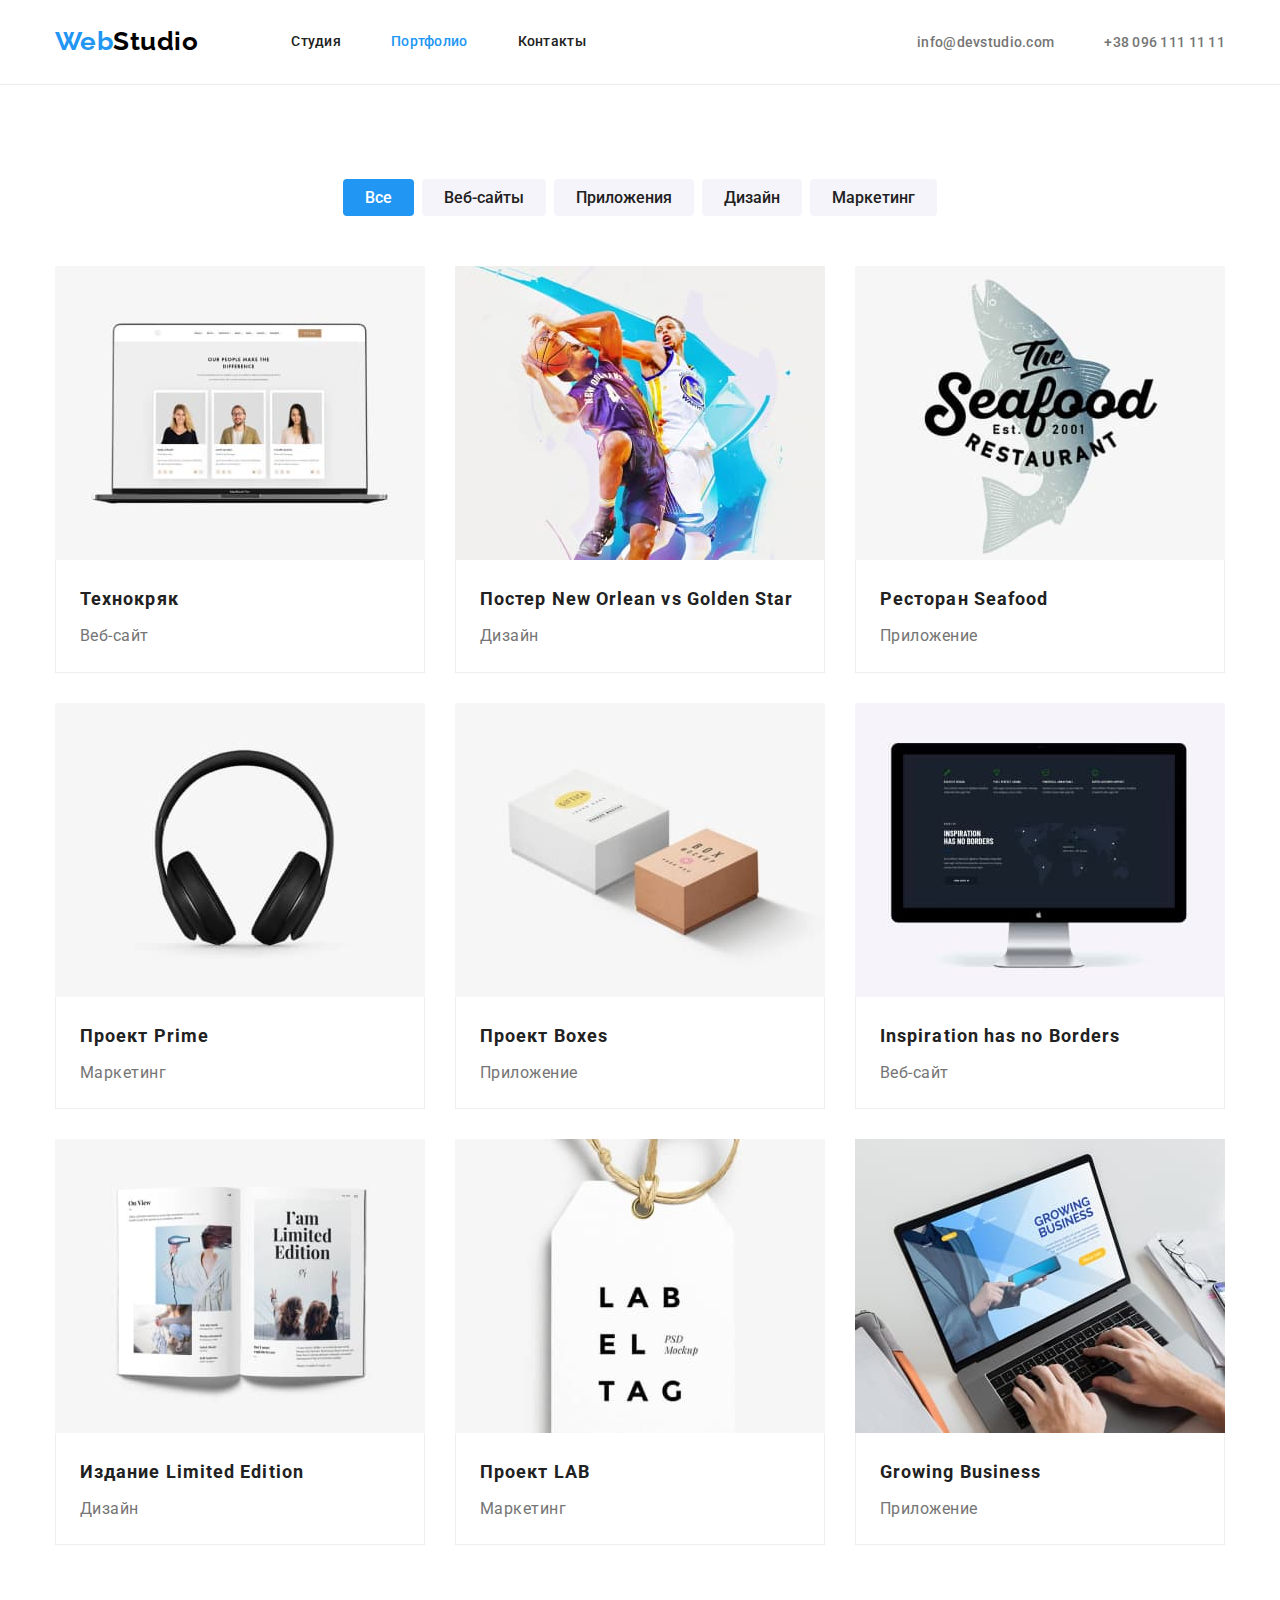
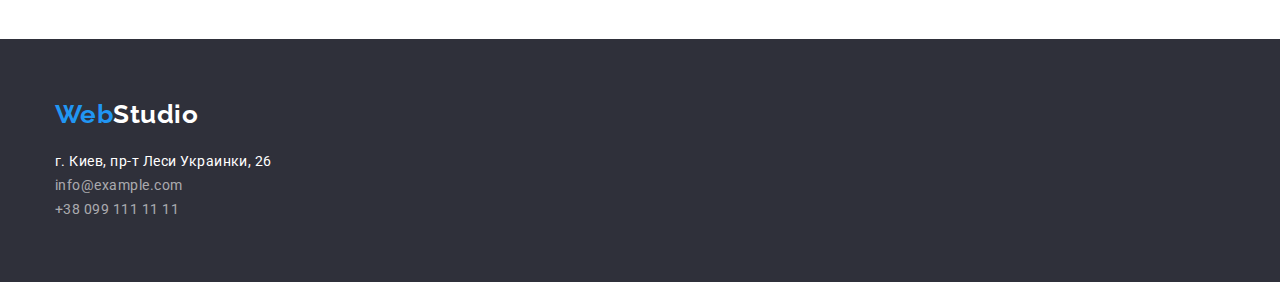
==== portfolio.html @ f685b0f5 "Add previous homework" ====
<!DOCTYPE html>
<html lang="ru">
  <head>
    <meta charset="UTF-8" />
    <meta http-equiv="X-UA-Compatible" content="IE=edge" />
    <meta name="viewport" content="width=device-width, initial-scale=1.0" />
    <title>Document</title>
    <link rel="preconnect" href="https://fonts.googleapis.com" />
    <link rel="preconnect" href="https://fonts.gstatic.com" crossorigin />
    <link
      href="https://fonts.googleapis.com/css2?family=Raleway:wght@700&family=Roboto:wght@400;500;700;900&display=swap"
      rel="stylesheet"
    />
    <link
      rel="stylesheet"
      href="https://cdnjs.cloudflare.com/ajax/libs/modern-normalize/1.1.0/modern-normalize.min.css"
    />
    <link rel="stylesheet" href="./css/styles.css" />
  </head>

  <body>
    <!-- Шапка профиля -->
    <header>
      <div class="container">
        <nav class="main-nav">
          <a href="./index.html" class="header-logo-first"
            >Web<span class="header-logo-second">Studio</span></a
          >
          <ul class="site-nav list">
            <li class="item"><a href="./index.html" class="link">Студия</a></li>
            <li class="item">
              <a href="./portfolio.html" class="link current">Портфолио</a>
            </li>
            <li class="item"><a href="" class="link">Контакты</a></li>
          </ul>
        </nav>
        <ul class="auth-nav list">
          <li class="item">
            <a href="mailto:info@devstudio.com" class="link"
              >info@devstudio.com</a
            >
          </li>
          <li class="item">
            <a href="tel:+380961111111" class="link">+38 096 111 11 11</a>
          </li>
        </ul>
      </div>
    </header>

    <main>
      <section class="section">
        <div class="container">
          <h1 hidden>Filter</h1>
          <ul class="filter-list list">
            <li class="item">
              <button type="button" class="filter-button active">Все</button>
            </li>
            <li class="item">
              <button type="button" class="filter-button">Веб-сайты</button>
            </li>
            <li class="item">
              <button type="button" class="filter-button">Приложения</button>
            </li>
            <li class="item">
              <button type="button" class="filter-button">Дизайн</button>
            </li>
            <li class="item">
              <button type="button" class="filter-button">Маркетинг</button>
            </li>
          </ul>

          <ul class="project-list list">
            <li class="item">
              <a href="">
                <img
                  src="./images/project1.jpg"
                  alt="Фoто команды"
                  width="370"
                  height="294"
                  class="project-picture"
                />
                <div class="project-info-block">
                  <h2 class="name">Технокряк</h2>
                  <p class="description">Веб-сайт</p>
                </div>
              </a>
            </li>
            <li class="item">
              <a href="">
                <img
                  src="./images/project2.jpg"
                  alt="Баскетболисты с мячом"
                  width="370"
                  height="294"
                  class="project-picture"
                />
                <div class="project-info-block">
                  <h2 class="name">Постер New Orlean vs Golden Star</h2>
                  <p class="description">Дизайн</p>
                </div>
              </a>
            </li>
            <li class="item">
              <a href="">
                <img
                  src="./images/project3.jpg"
                  alt="Эмблема ресторана"
                  width="370"
                  height="294"
                  class="project-picture"
                />
                <div class="project-info-block">
                  <h2 class="name">Ресторан Seafood</h2>
                  <p class="description">Приложение</p>
                </div>
              </a>
            </li>
            <li class="item">
              <a href="">
                <img
                  src="./images/project4.jpg"
                  alt="Наушники"
                  width="370"
                  height="294"
                  class="project-picture"
                />
                <div class="project-info-block">
                  <h2 class="name">Проект Prime</h2>
                  <p class="description">Маркетинг</p>
                </div>
              </a>
            </li>
            <li class="item">
              <a href="">
                <img
                  src="./images/project5.jpg"
                  alt="Две коробки"
                  width="370"
                  height="294"
                  class="project-picture"
                />
                <div class="project-info-block">
                  <h2 class="name">Проект Boxes</h2>
                  <p class="description">Приложение</p>
                </div>
              </a>
            </li>
            <li class="item">
              <a href="">
                <img
                  src="./images/project6.jpg"
                  alt="Монитор"
                  width="370"
                  height="294"
                  class="project-picture"
                />
                <div class="project-info-block">
                  <h2 class="name" lang="en">Inspiration has no Borders</h2>
                  <p class="description">Веб-сайт</p>
                </div>
              </a>
            </li>
            <li class="item">
              <a href="">
                <img
                  src="./images/project7.jpg"
                  alt="Журнал"
                  width="370"
                  height="294"
                  class="project-picture"
                />
                <div class="project-info-block">
                  <h2 class="name">Издание Limited Edition</h2>
                  <p class="description">Дизайн</p>
                </div>
              </a>
            </li>
            <li class="item">
              <a href="">
                <img
                  src="./images/project8.jpg"
                  alt="Лейба"
                  width="370"
                  height="294"
                  class="project-picture"
                />
                <div class="project-info-block">
                  <h2 class="name">Проект LAB</h2>
                  <p class="description">Маркетинг</p>
                </div>
              </a>
            </li>
            <li class="item">
              <a href="">
                <img
                  src="./images/project9.jpg"
                  alt="Ноутбук"
                  width="370"
                  height="294"
                  class="project-picture"
                />
                <div class="project-info-block">
                  <h2 class="name" lang="en">Growing Business</h2>
                  <p class="description">Приложение</p>
                </div>
              </a>
            </li>
          </ul>
        </div>
      </section>
    </main>

    <footer>
      <div class="container">
        <a href="./index.html" class="footer-logo-first"
          >Web<span class="footer-logo-second">Studio</span></a
        >
        <address>
          <ul class="footer-address list">
            <li class="address">г. Киев, пр-т Леси Украинки, 26</li>
            <li>
              <a class="link" href="mailto:info@devstudio.com"
                >info@example.com</a
              >
            </li>
            <li>
              <a class="link" href="tel:+380961111111">+38 099 111 11 11</a>
            </li>
          </ul>
        </address>
      </div>
    </footer>
  </body>
</html>
---- css/styles.css ----
:root {
  --primary-text-color: #757575;
  --title-text-color: #212121;
  --secondary-title-text-color: #ffffff;
  --tertiary-title-text-color: #000000;
  --footer-title-text-color: rgba(255, 255, 255, 0.6);
  --accent-color: #2196f3;
  --primary-bg-color: #ffffff;
  --title-bg-color: #2f303a;
  --team-title-bg-color: #f5f4fa;
  --button-hover-color: #188ce8;
  --button-secondary-color: #f5f4fa;
  --border-bg: #eeeeee;
  --header-border-bg: #ececec;
}

body {
  background-color: var(--primary-bg-color);
  color: var(--primary-text-color);
  font-family: Roboto, sans-serif;
  letter-spacing: 0.03em;
}

a {
  text-decoration: none;
}

address {
  font-style: normal;
}

.list {
  list-style: none;
  padding: 0;
  margin: 0;
}

h1,
h2,
h3,
p {
  margin: 0;
  padding: 0;
}

img {
  display: block;
}

.section {
  padding-top: 94px;
  padding-bottom: 94px;
}

/* -----------Logo---------- */

.header-logo-first {
  color: var(--accent-color);
  font-family: Raleway, sans-serif;
  font-weight: 700;
  font-size: 26px;
  line-height: 1.19;
  margin-right: 93px;
}

.header-logo-second {
  color: var(--tertiary-title-text-color);
}

/* ---------Navigation-------- */

.main-nav {
  display: flex;
  align-items: center;
}

header {
  border-bottom: 1px solid var(--header-border-bg);
}

header .container {
  display: flex;
  align-items: center;
}

.site-nav {
  display: flex;
}

.site-nav .item:not(:last-child) {
  margin-right: 50px;
}

.site-nav .link {
  color: var(--title-text-color);
  font-weight: 500;
  font-size: 14px;
  line-height: 1.4;
  letter-spacing: 0.02em;
  display: block;
  padding-top: 32px;
  padding-bottom: 32px;
}

.site-nav .link:hover,
.site-nav .link:focus {
  color: var(--accent-color);
}

.site-nav .link.current {
  color: var(--accent-color);
}

.auth-nav {
  display: flex;
  margin-left: auto;
}

.auth-nav .item:not(:last-child) {
  margin-right: 50px;
}

.auth-nav .link {
  color: var(--primary-text-color);
  font-weight: 500;
  font-size: 14px;
  line-height: 1.14;
  letter-spacing: 0.02em;
  padding-top: 32px;
  padding-bottom: 32px;
}

.auth-nav .link:hover,
.auth-nav .link:focus {
  color: var(--accent-color);
}

.container {
  margin-left: auto;
  margin-right: auto;
  width: 1200px;
  padding-left: 15px;
  padding-right: 15px;
  /* outline: 2px solid tomato; */
}

/* -------Hero-------- */

.hero {
  background-color: var(--title-bg-color);
  text-align: center;
  padding-top: 200px;
  padding-bottom: 200px;
}

.hero-title {
  color: var(--secondary-title-text-color);
  font-weight: 900;
  font-size: 44px;
  line-height: 1.36;
  letter-spacing: 0.06em;
  text-transform: uppercase;
  margin-bottom: 30px;
}

/* --------Button------- */

.button {
  color: var(--secondary-title-text-color);
  background-color: var(--accent-color);
  font-weight: 700;
  font-size: 16px;
  line-height: 1.9;
  letter-spacing: 0.06em;
  cursor: pointer;
  border: 0;
  border-radius: 4px;
  padding: 10px 32px;
  display: inline-block;
}

.button:hover,
.button:focus {
  background-color: var(--button-hover-color);
}

/* --------Feature--------- */

.feature-list {
  display: flex;
}

.feature-list .item:not(:last-child) {
  margin-right: 30px;
}

.feature-list .title {
  color: var(--title-text-color);
  font-weight: 700;
  font-size: 14px;
  line-height: 1.14;
  text-transform: uppercase;
  margin-bottom: 10px;
}

.feature-list .text {
  font-weight: 400;
  font-size: 14px;
  line-height: 1.7;
}

/* --------Work--------- */

.work-section {
  padding-top: 0;
}

.work-list {
  display: flex;
}

.work-title {
  color: var(--title-text-color);
  font-weight: 700;
  font-size: 36px;
  line-height: 1.17;
  text-align: center;
  margin-bottom: 50px;
}

.work-list .item {
  margin-right: 30px;
}

/* Team */

.team {
  background-color: var(--team-title-bg-color);
}

.team-list {
  display: flex;
}

.team-list .item:not(:last-child) {
  margin-right: 30px;
}

.team-list .item {
  box-shadow: 0px 1px 3px rgba(0, 0, 0, 0.12), 0px 1px 1px rgba(0, 0, 0, 0.14),
    0px 2px 1px rgba(0, 0, 0, 0.2);
  border-radius: 0px 0px 4px 4px;
}

.team-list .info-block {
  padding-top: 30px;
  padding-bottom: 30px;
  background-color: var(--primary-bg-color);
}

.team-title {
  color: var(--title-text-color);
  font-weight: 700;
  font-size: 36px;
  line-height: 1.17;
  text-align: center;
  margin-bottom: 50px;
}

.team-list .title {
  color: var(--title-text-color);
  font-weight: 500;
  font-size: 16px;
  line-height: 1.2;
  text-align: center;
  margin-bottom: 10px;
}

.team-list .position {
  font-weight: 400;
  font-size: 16px;
  line-height: 1.2;
  text-align: center;
  color: var(--primary-text-color);
}

/* -------Footer-------- */

footer {
  background-color: var(--title-bg-color);
  padding-top: 60px;
  padding-bottom: 60px;
}

.footer-logo-first {
  color: var(--accent-color);
  font-family: Raleway, sans-serif;
  font-weight: 700;
  font-size: 26px;
  line-height: 1.19;
  display: inline-block;
  margin-bottom: 20px;
}

.footer-logo-second {
  color: var(--secondary-title-text-color);
}

.address {
  color: var(--secondary-title-text-color);
  font-weight: 400;
  font-size: 14px;
  line-height: 1.7;
}

.footer-address .link {
  color: var(--footer-title-text-color);
  font-weight: 400;
  font-size: 14px;
  line-height: 1.7;
}

.footer-address .link:hover,
.list .link:focus {
  color: var(--accent-color);
}

/* ------Portfolio filter ------*/

.filter-list {
  display: flex;
  justify-content: center;
  margin-bottom: 50px;
}

.filter-list .item:not(:last-child) {
  margin-right: 8px;
}

.filter-button {
  color: var(--title-text-color);
  background-color: var(--button-secondary-color);
  font-weight: 500;
  font-size: 16px;
  line-height: 1.6;
  text-align: center;
  font-family: inherit;
  display: inline-block;
  padding: 6px 22px;
  border-radius: 4px;
  border: 0;
}

.filter-button.active {
  color: var(--secondary-title-text-color);
  background-color: var(--accent-color);
}

.filter .button-primary:hover,
.filter .button-primary:focus {
  background-color: var(--button-hover-color);
}

/* ------Portfolio project------ */

.project-list {
  display: flex;
  flex-wrap: wrap;
}

.project-list .item {
  width: 370px;
  margin-right: 30px;
  margin-bottom: 30px;
}

.project-list .item:nth-child(3n) {
  margin-right: 0;
}
.project-list .item:nth-last-child(-n + 3) {
  margin-bottom: 0;
}

.project-list .project-info-block {
  border: 1px solid var(--border-bg);
  border-top-color: transparent;
  padding: 20px 24px;
}

.project-list .name {
  color: var(--title-text-color);
  font-weight: 700;
  font-size: 18px;
  line-height: 2;
  letter-spacing: 0.06em;
  margin-bottom: 4px;
}

.project-list .description {
  color: var(--primary-text-color);
  font-weight: 400;
  font-size: 16px;
  line-height: 1.9;
}
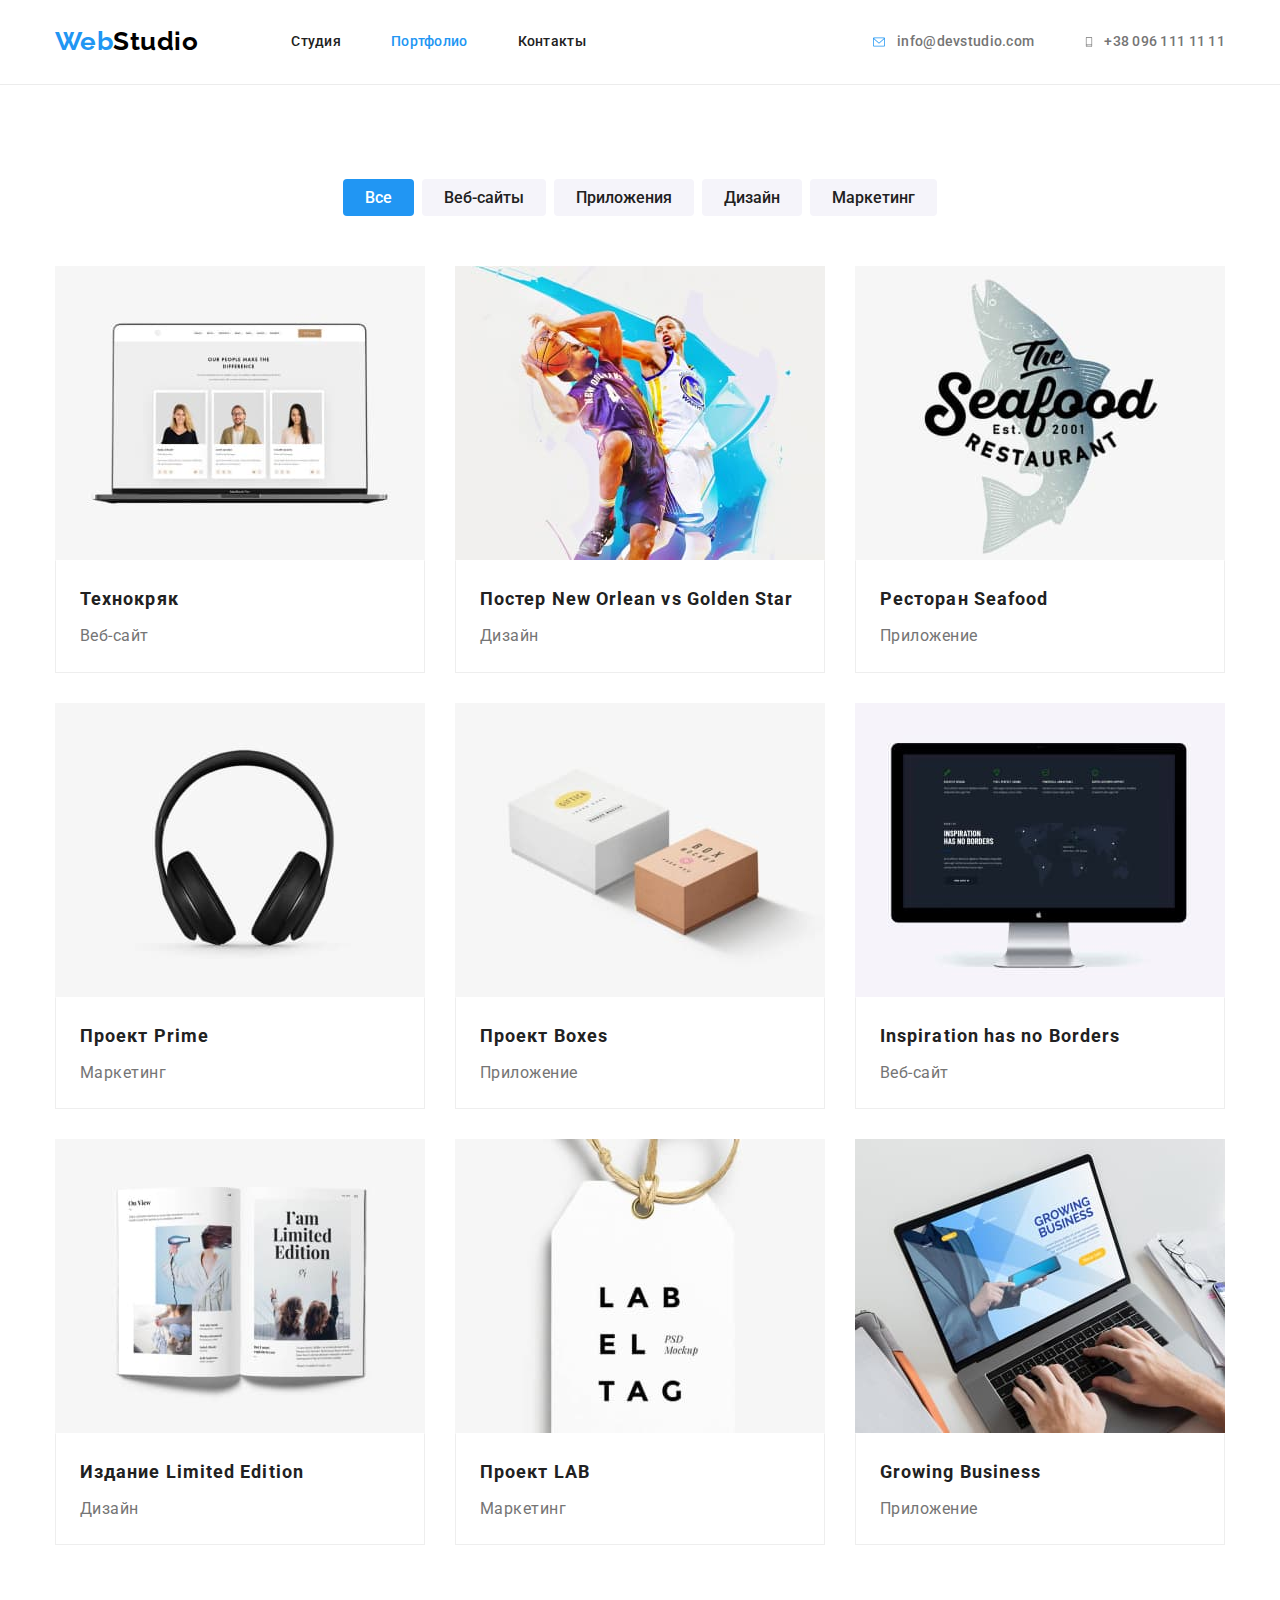
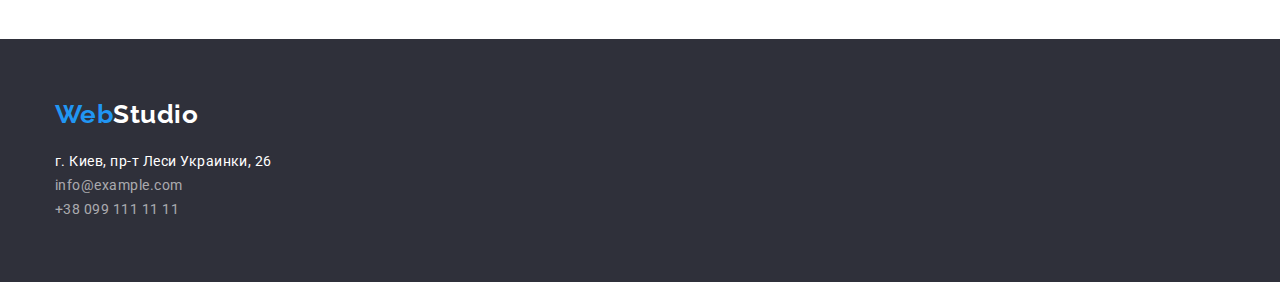
==== commit 463274ff: "Add bg-image" ====
--- a/portfolio.html
+++ b/portfolio.html
@@ -36,12 +36,19 @@
         </nav>
         <ul class="auth-nav list">
           <li class="item">
-            <a href="mailto:info@devstudio.com" class="link"
-              >info@devstudio.com</a
+            <a href="mailto:info@devstudio.com" class="link">
+              <svg class="item-icon" width="16" height="12">
+                <use href="./images/icons.svg#icon-envelope"></use>
+              </svg>
+              info@devstudio.com</a
             >
           </li>
           <li class="item">
-            <a href="tel:+380961111111" class="link">+38 096 111 11 11</a>
+            <a href="tel:+380961111111" class="link">
+              <svg class="item-icon" width="10" height="16">
+                <use href="./images/icons.svg#icon-smartphone"></use></svg
+              >+38 096 111 11 11</a
+            >
           </li>
         </ul>
       </div>
--- a/css/styles.css
+++ b/css/styles.css
@@ -12,6 +12,7 @@
   --button-secondary-color: #f5f4fa;
   --border-bg: #eeeeee;
   --header-border-bg: #ececec;
+  --social-links-color: #afb1b8;
 }
 
 body {
@@ -128,11 +129,17 @@
   letter-spacing: 0.02em;
   padding-top: 32px;
   padding-bottom: 32px;
+  display: flex;
+  align-items: center;
 }
 
 .auth-nav .link:hover,
 .auth-nav .link:focus {
   color: var(--accent-color);
+}
+
+.auth-nav .item-icon {
+  margin-right: 10px;
 }
 
 .container {
@@ -151,6 +158,15 @@
   text-align: center;
   padding-top: 200px;
   padding-bottom: 200px;
+  background-image: linear-gradient(
+      to right,
+      rgba(47, 48, 58, 0.4),
+      rgba(47, 48, 58, 0.4)
+    ),
+    url(../images/Img-header.jpg);
+  background-size: cover;
+  background-position: center;
+  background-repeat: no-repeat;
 }
 
 .hero-title {
@@ -203,6 +219,15 @@
   margin-bottom: 10px;
 }
 
+.feature-list-icon {
+  display: flex;
+  justify-content: center;
+  background-color: var(--team-title-bg-color);
+  border-radius: 4px;
+  margin-bottom: 30px;
+  margin-right: 30px;
+}
+
 .feature-list .text {
   font-weight: 400;
   font-size: 14px;
@@ -282,6 +307,25 @@
   line-height: 1.2;
   text-align: center;
   color: var(--primary-text-color);
+}
+
+.position-soc-item {
+  display: flex;
+  padding-left: 32px;
+  padding-right: 32px;
+  padding-top: 16px;
+}
+
+.position-soc-link {
+  width: 44px;
+  height: 44px;
+  background-color: var(--secondary-title-text-color);
+  border-radius: 50%;
+  padding: 12px;
+  display: flex;
+  align-items: center;
+  justify-content: center;
+  fill: var(--social-links-color);
 }
 
 /* -------Footer-------- */
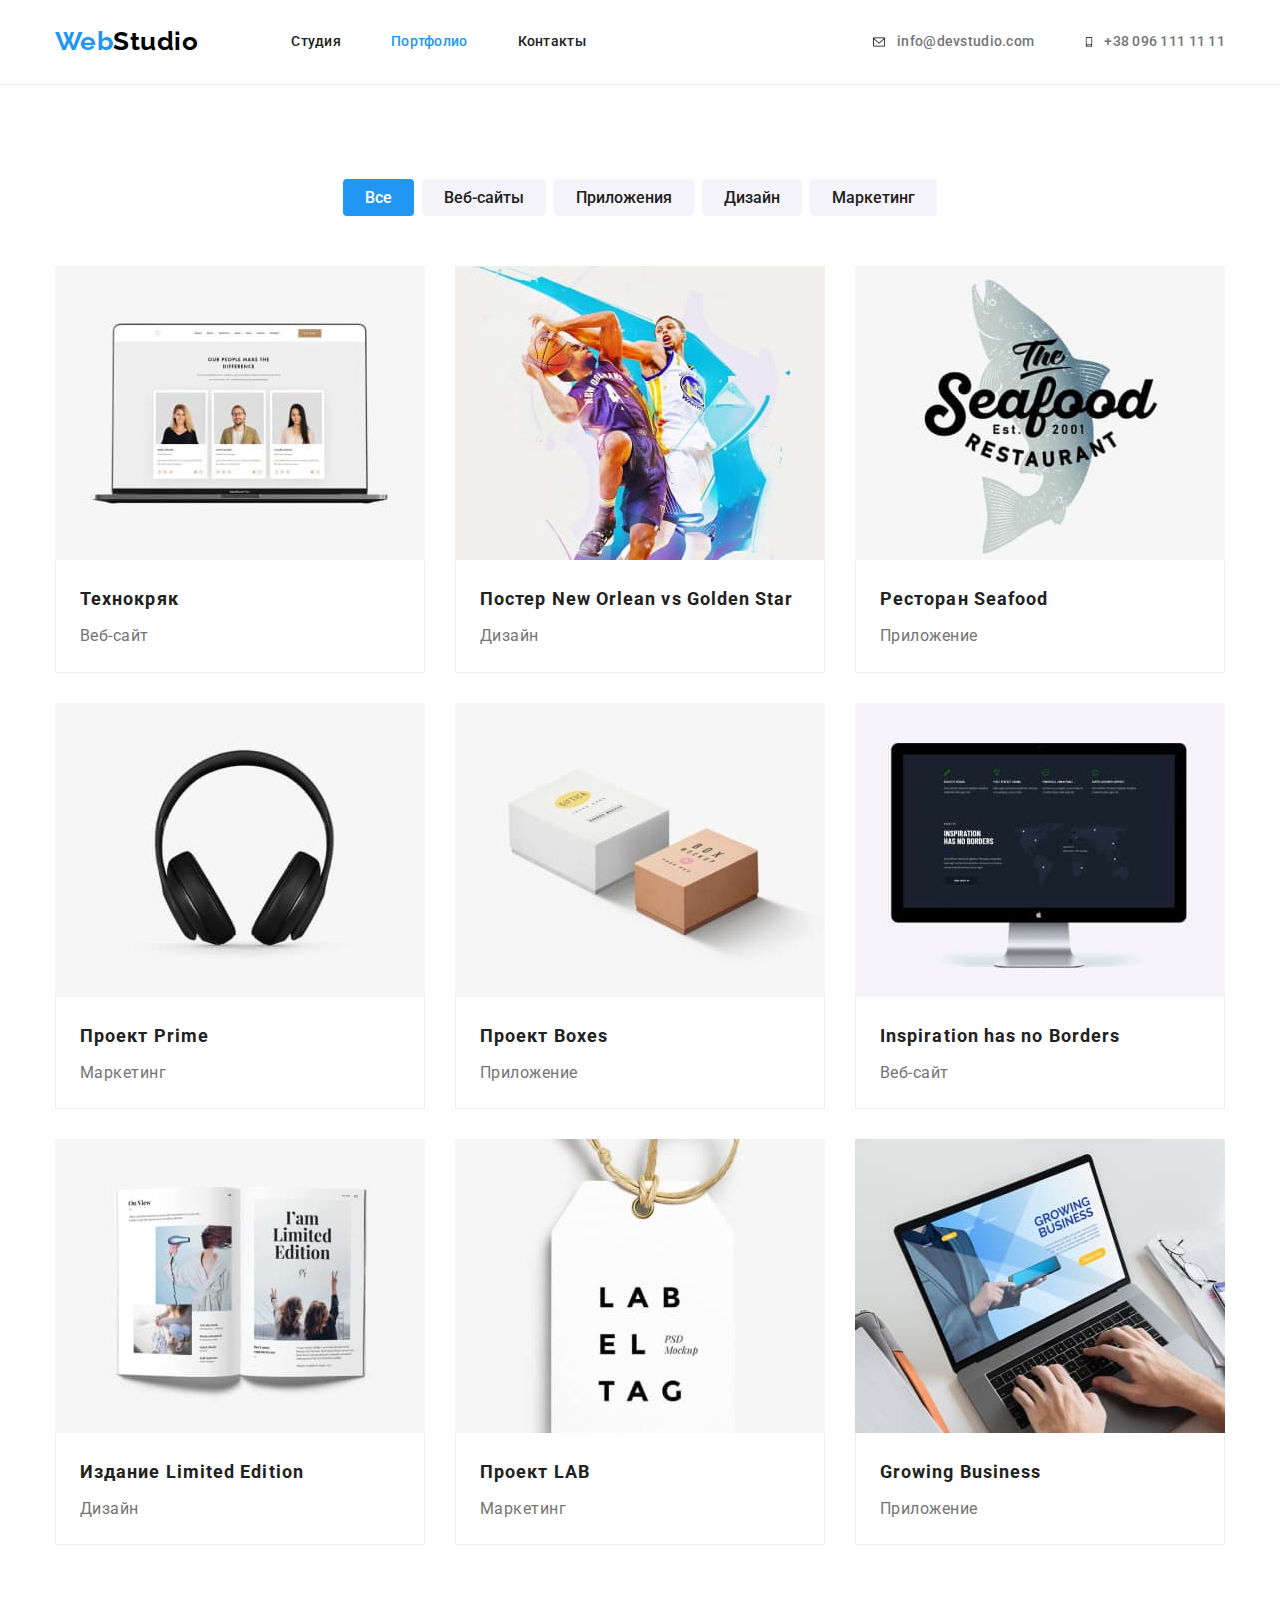
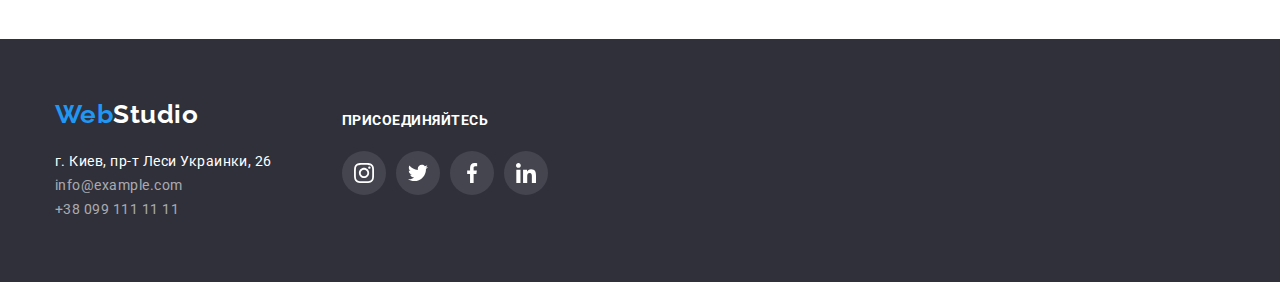
==== commit e8db157b: "Add social links to footer" ====
--- a/portfolio.html
+++ b/portfolio.html
@@ -219,22 +219,55 @@
 
     <footer>
       <div class="container">
-        <a href="./index.html" class="footer-logo-first"
-          >Web<span class="footer-logo-second">Studio</span></a
-        >
-        <address>
-          <ul class="footer-address list">
-            <li class="address">г. Киев, пр-т Леси Украинки, 26</li>
-            <li>
-              <a class="link" href="mailto:info@devstudio.com"
-                >info@example.com</a
-              >
-            </li>
-            <li>
-              <a class="link" href="tel:+380961111111">+38 099 111 11 11</a>
-            </li>
-          </ul>
-        </address>
+        <div class="footer-block">
+          <a href="./index.html" class="footer-logo-first"
+            >Web<span class="footer-logo-second">Studio</span></a
+          >
+          <address>
+            <ul class="footer-address list">
+              <li class="address">г. Киев, пр-т Леси Украинки, 26</li>
+              <li>
+                <a class="link" href="mailto:info@devstudio.com"
+                  >info@example.com</a
+                >
+              </li>
+              <li>
+                <a class="link" href="tel:+380961111111">+38 099 111 11 11</a>
+              </li>
+            </ul>
+          </address>
+        </div>
+        <div class="footer-block">
+          <h4 class="footer-soc-link">присоединяйтесь</h4>
+          <ul class="footer-item-list list">
+            <li class="footer-item-soc">
+              <a href="">
+                <svg class="fotter-soc-icon" width="20" height="20">
+                  <use href="./images/icons.svg#icon-instagram"></use>
+                </svg>
+              </a>
+            </li>
+            <li class="footer-item-soc">
+              <a href="">
+                <svg class="fotter-soc-icon" width="20" height="20">
+                  <use href="./images/icons.svg#icon-twitter"></use>
+                </svg>
+              </a>
+            </li>
+            <li class="footer-item-soc">
+              <a href="">
+                <svg class="fotter-soc-icon" width="20" height="20">
+                  <use href="./images/icons.svg#icon-facebook"></use></svg
+              ></a>
+            </li>
+            <li class="footer-item-soc">
+              <a href="">
+                <svg class="fotter-soc-icon" width="20" height="20">
+                  <use href="./images/icons.svg#icon-linkedin"></use></svg
+              ></a>
+            </li>
+          </ul>
+        </div>
       </div>
     </footer>
   </body>
--- a/css/styles.css
+++ b/css/styles.css
@@ -4,6 +4,7 @@
   --secondary-title-text-color: #ffffff;
   --tertiary-title-text-color: #000000;
   --footer-title-text-color: rgba(255, 255, 255, 0.6);
+  --footer-icon-color: rgba(255, 255, 255, 0.1);
   --accent-color: #2196f3;
   --primary-bg-color: #ffffff;
   --title-bg-color: #2f303a;
@@ -136,6 +137,7 @@
 .auth-nav .link:hover,
 .auth-nav .link:focus {
   color: var(--accent-color);
+  fill: var(--accent-color);
 }
 
 .auth-nav .item-icon {
@@ -167,6 +169,8 @@
   background-size: cover;
   background-position: center;
   background-repeat: no-repeat;
+  max-width: 1600px;
+  margin: 0 auto;
 }
 
 .hero-title {
@@ -257,7 +261,7 @@
   margin-right: 30px;
 }
 
-/* Team */
+/* -------------Team----------------- */
 
 .team {
   background-color: var(--team-title-bg-color);
@@ -309,7 +313,7 @@
   color: var(--primary-text-color);
 }
 
-.position-soc-item {
+.position-soc-list {
   display: flex;
   padding-left: 32px;
   padding-right: 32px;
@@ -328,7 +332,59 @@
   fill: var(--social-links-color);
 }
 
-/* -------Footer-------- */
+.position-soc-item:not(:last-child) {
+  margin-right: 10px;
+}
+
+.position-soc-link:hover,
+.position-soc-link:focus {
+  background-color: var(--accent-color);
+  fill: var(--primary-bg-color);
+}
+
+/* --------------------Clients----------------------- */
+
+.clients-item:not(:last-child) {
+  margin-right: 30px;
+}
+
+.clients-list {
+  display: flex;
+  justify-content: center;
+  margin: 0;
+  padding: 0;
+}
+
+.clients-title {
+  color: var(--title-text-color);
+  font-weight: 700;
+  font-size: 36px;
+  line-height: 1.17;
+  text-align: center;
+  margin-bottom: 50px;
+}
+
+.client-link {
+  display: block;
+  padding: 16px 31px;
+  border: 1px solid var(--social-links-color);
+  border-radius: 4px;
+  color: var(--social-links-color);
+  fill: var(--social-links-color);
+}
+
+.client-link:hover,
+.client-link:focus {
+  border-color: var(--accent-color);
+  fill: var(--accent-color);
+}
+
+.clients-icon {
+  width: 106px;
+  height: 60px;
+}
+
+/* --------------------Footer----------------- */
 
 footer {
   background-color: var(--title-bg-color);
@@ -336,6 +392,16 @@
   padding-bottom: 60px;
 }
 
+footer .container {
+  display: flex;
+  justify-content: flex-start;
+  align-items: flex-start;
+}
+
+.footer-block:not(:last-child) {
+  margin-right: 70px;
+}
+
 .footer-logo-first {
   color: var(--accent-color);
   font-family: Raleway, sans-serif;
@@ -367,6 +433,40 @@
 .footer-address .link:hover,
 .list .link:focus {
   color: var(--accent-color);
+}
+
+.footer-soc-link {
+  color: var(--secondary-title-text-color);
+  font-weight: 700;
+  font-size: 14px;
+  line-height: 1.4;
+  text-transform: uppercase;
+  margin-top: 12px;
+  margin-bottom: 20px;
+}
+
+.footer-item-list {
+  display: flex;
+}
+
+.footer-item-soc {
+  padding: 12px;
+  background-color: var(--footer-icon-color);
+  border-radius: 50%;
+}
+
+.footer-item-soc:hover,
+.footer-item-soc:focus {
+  background-color: var(--accent-color);
+}
+
+.footer-item-soc:not(:last-child) {
+  margin-right: 10px;
+}
+
+.fotter-soc-icon {
+  fill: var(--primary-bg-color);
+  display: block;
 }
 
 /* ------Portfolio filter ------*/
@@ -400,9 +500,10 @@
   background-color: var(--accent-color);
 }
 
-.filter .button-primary:hover,
-.filter .button-primary:focus {
-  background-color: var(--button-hover-color);
+.filter-button:hover,
+.filter-button:focus {
+  box-shadow: 0px 3px 1px rgba(0, 0, 0, 0.1), 0px 1px 2px rgba(0, 0, 0, 0.08),
+    0px 2px 2px rgba(0, 0, 0, 0.12);
 }
 
 /* ------Portfolio project------ */
@@ -416,6 +517,12 @@
   width: 370px;
   margin-right: 30px;
   margin-bottom: 30px;
+}
+
+.project-list .item:hover,
+.project-list .item:focus {
+  box-shadow: 0px 1px 1px rgba(0, 0, 0, 0.12), 0px 4px 4px rgba(0, 0, 0, 0.06),
+    1px 4px 6px rgba(0, 0, 0, 0.16);
 }
 
 .project-list .item:nth-child(3n) {
